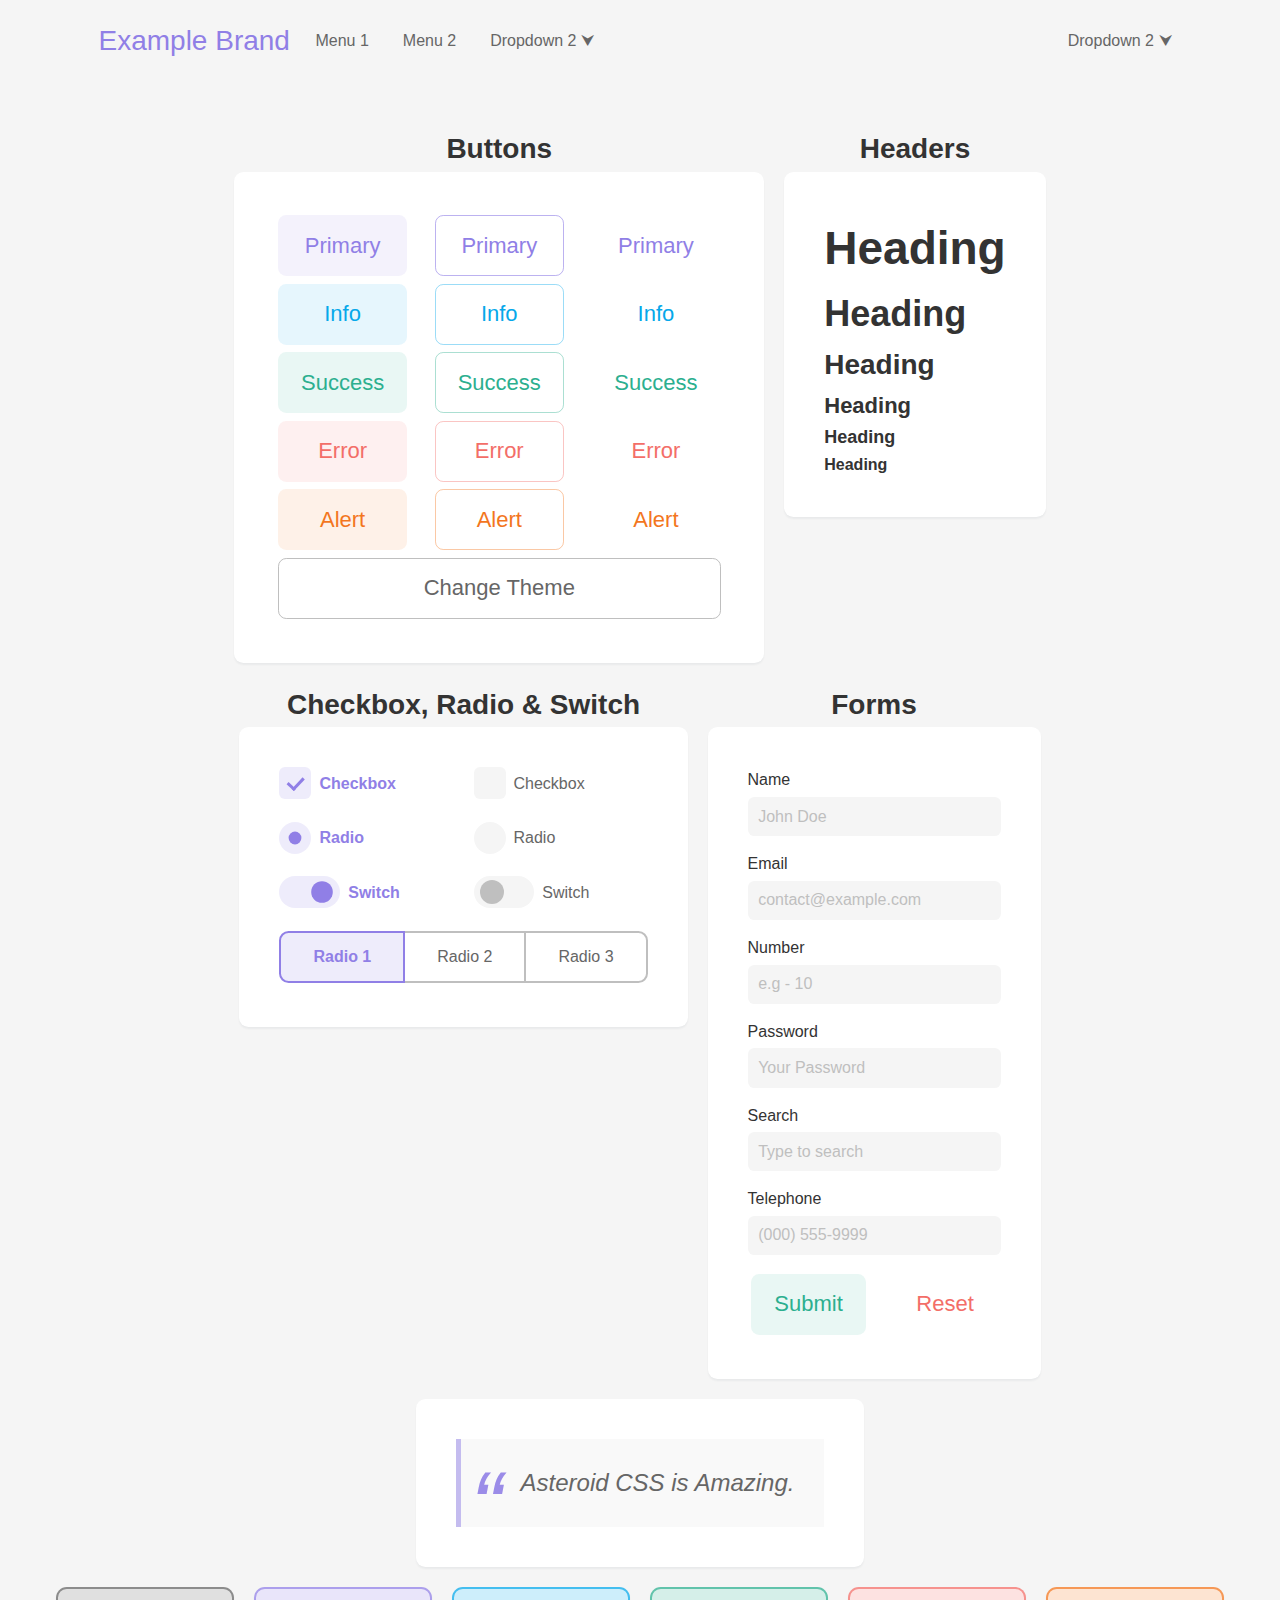
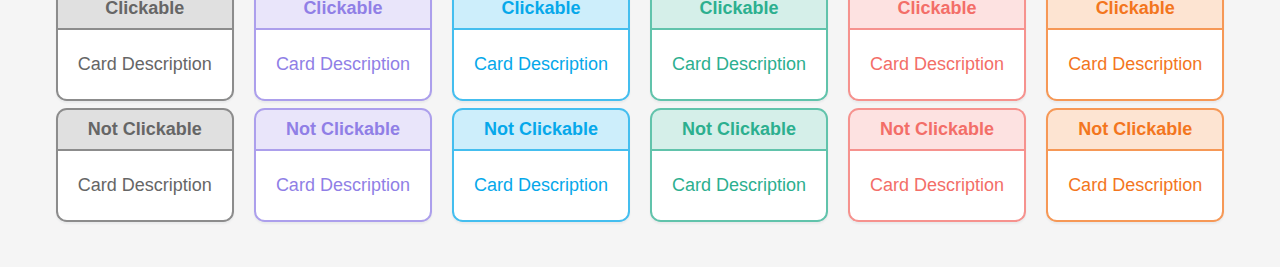
==== index.html @ 09cc4a83 "Update and rename src/example.html to index.html" ====
<!DOCTYPE html>
<html>
  <head>
    <link rel="stylesheet" href="src/Asteroid.css">
  </head>
  <body>
    <nav class="navbar full-min">
      <div class="navbar-title">
        <a class="button primary textonly fs-5 mass-2 fw-light">Example Brand</a>
      </div>
      <div class="navbar-menu justify-content-center">
        <a href="#" class="button textonly fw-regular">Menu 1</a>
        <a href="#" class="button textonly fw-regular">Menu 2</a>
        <div class="dropdown left hoverable">
          <a href="#" class="dropdown-trigger button textonly fw-regular" aria-haspopup="true">
            Dropdown 2
          </a>
          <div class="dropdown-menu" id="dropdown-menu1" role="menu">
            <a href="#" class="button textonly fw-regular">Item 1</a>
            <a href="#" class="button textonly fw-regular">Item 2</a>
            <hr class="dropdown-divider">
            <a href="#" class="button textonly fw-regular">Item 3</a>
          </div>
        </div>
        <div class="dropdown right hoverable voidl-auto">
          <a href="#" class="dropdown-trigger button textonly fw-regular" aria-haspopup="true">
            Dropdown 2
          </a>
          <div class="dropdown-menu" id="dropdown-menu1" role="menu">
            <a href="#" class="button textonly fw-regular">Item 1</a>
            <a href="#" class="button textonly fw-regular">Item 2</a>
            <hr class="dropdown-divider">
            <a href="#" class="button textonly fw-regular">Item 3</a>
          </div>
        </div>
      </div>
    </nav>
    <div class="void-5">
      <div class="row wrap justify-content-center">
        <div class="col align-items-center">
          <h3>Buttons</h3>
          <div class="card">
            <div class="row">
              <button class="void-1 button primary fs-4 full">Primary</button>
              <button class="void-1 button primary outline fs-4 full">Primary</button>
              <button class="void-1 button primary textonly fs-4 full">Primary</button>
            </div>

            <div class="row">
              <button class="void-1 button info fs-4 full">Info</button>
              <button class="void-1 button info outline fs-4 full">Info</button>
              <button class="void-1 button info textonly fs-4 full">Info</button>    
            </div>

            <div class="row">
              <button class="void-1 button success fs-4 full">Success</button>
              <button class="void-1 button success outline fs-4 full">Success</button>
              <button class="void-1 button success textonly fs-4 full">Success</button>
            
              
            </div>
              
            <div class="row">
              <button class="void-1 button error fs-4 full">Error</button>
              <button class="void-1 button error outline fs-4 full">Error</button>
              <button class="void-1 button error textonly fs-4 full">Error</button>
            </div>
              
            <div class="row">
              <button class="void-1 button alert fs-4 full">Alert</button>
              <button class="void-1 button alert outline fs-4 full">Alert</button>
              <button class="void-1 button alert textonly fs-4 full">Alert</button>
            </div>

            <div class="row">
              <button onClick="document.body.classList.toggle('theme-dark')" class="void-1 button fs-4 full">Change Theme</button>
            </div>
          </div>
        </div>
        <div class="col align-items-center">
          <h3>Headers</h3>
          <div class="card">
            <h1>Heading</h1>
            <h2>Heading</h2>
            <h3>Heading</h3>
            <h4>Heading</h4>
            <h5>Heading</h5>
            <h6>Heading</h6>
          </div>
        </div>
        <div class="col align-items-center">
          <h3>Checkbox, Radio &amp; Switch</h3>
          <div class="card">
            <div class="row voidb-4">
              <div class="col full">
                <label class="checkbox">
                  <input type="checkbox" checked="checked">
                  <span>Checkbox</span>
                </label>
              </div>
              <div class="col full">
                <label class="checkbox">
                  <input type="checkbox">
                  <span>Checkbox</span>
                </label>
              </div>
            </div>
            <div class="row voidb-4">
              <div class="col full">
                <label class="radio">
                  <input type="radio" name="r" value="1" checked="checked">
                  <span>Radio</span>
                </label>
              </div>
              <div class="col full">
                <label class="radio">
                  <input type="radio" name="r" value="2">
                  <span>Radio</span>
                </label>
              </div>
            </div>
            
            <div class="row voidb-4">
              <div class="col full">
                <label class="switch">
                  <input type="checkbox" checked="checked">
                  <span>Switch</span>
                </label>
              </div>
              <div class="col full">
                <label class="switch">
                  <input type="checkbox">
                  <span>Switch</span>
                </label>
              </div>
            </div>
            <div class="row voidb-1">
              <div class="col align-items-stretch">
                <div class="radio-group">
                  <label>
                    <input type="radio" name="r2" value="1" checked="checked">
                    <span>Radio 1</span>
                  </label>
                  <label>
                    <input type="radio" name="r2" value="2">
                    <span>Radio 2</span>
                  </label>
                  <label>
                    <input type="radio" name="r2" value="3">
                    <span>Radio 3</span>
                  </label>
                </div>
              </div>
            </div>
          </div>
        </div>

        <div class="col align-items-center">
          <h3>Forms</h3>
          <div class="card">
            <label class="input-label" for="text-input">Name</label>
            <input placeholder="John Doe" type="text" class="input voidb-3" id="text-input">
            <label class="input-label">Email</label>
            <input placeholder="contact@example.com" type="email" class="input voidb-3">
            <label class="input-label">Number</label>
            <input placeholder="e.g - 10" type="number" class="input voidb-3">
            <label class="input-label">Password</label>
            <input placeholder="Your Password" type="password" class="input voidb-3">
            <label class="input-label">Search</label>
            <input placeholder="Type to search" type="search" class="input voidb-3">
            <label class="input-label">Telephone</label>
            <input placeholder="(000) 555-9999" type="tel" class="input voidb-3">
            <div class="row"><button class="void-1 button success fs-4">Submit</button><button
                class="void-1 button error textonly fs-4">Reset</button></div>
          </div>
        </div>
        <div class="col align-items-center">
          <div class="card">
            <blockquote>
              <p><em>Asteroid CSS is Amazing.</em></p>
            </blockquote>
          </div>
        </div>
        <div class="col align-items-center grow">
          <div class="row voidb-2">
            <div class="col">
              <div class="card has-layout grow clickable">
                <div class="card-header justify-content-center"><p>Clickable</p></div>
                <div class="card-content grow">
                  <div class="row">
                    <div class="col grow justify-content-center align-items-center word-break">
                      Card Description
                    </div>
                  </div>
                </div>
              </div>
            </div>
            <div class="col">
              <div class="card has-layout primary grow clickable">
                <div class="card-header justify-content-center"><p>Clickable</p></div>
                <div class="card-content grow">
                  <div class="row">
                    <div class="col grow justify-content-center align-items-center word-break">
                      Card Description
                    </div>
                  </div>
                </div>
              </div>
            </div>
            <div class="col">
              <div class="card has-layout info grow clickable">
                <div class="card-header justify-content-center"><p>Clickable</p></div>
                <div class="card-content grow">
                  <div class="row">
                    <div class="col grow justify-content-center align-items-center word-break">
                      Card Description
                    </div>
                  </div>
                </div>
              </div>
            </div>
            <div class="col">
              <div class="card has-layout success grow clickable">
                <div class="card-header justify-content-center"><p>Clickable</p></div>
                <div class="card-content grow">
                  <div class="row">
                    <div class="col grow justify-content-center align-items-center word-break">
                      Card Description
                    </div>
                  </div>
                </div>
              </div>
            </div>
            <div class="col">
              <div class="card has-layout error grow clickable">
                <div class="card-header justify-content-center"><p>Clickable</p></div>
                <div class="card-content grow">
                  <div class="row">
                    <div class="col grow justify-content-center align-items-center word-break">
                      Card Description
                    </div>
                  </div>
                </div>
              </div>
            </div>
            <div class="col">
              <div class="card has-layout alert grow clickable">
                <div class="card-header justify-content-center"><p>Clickable</p></div>
                <div class="card-content grow">
                  <div class="row">
                    <div class="col grow justify-content-center align-items-center word-break">
                      Card Description
                    </div>
                  </div>
                </div>
              </div>
            </div>
          </div>
          <div class="row">
            <div class="col">
              <div class="card has-layout grow">
                <div class="card-header justify-content-center"><p>Not Clickable</p></div>
                <div class="card-content grow">
                  <div class="row">
                    <div class="col grow justify-content-center align-items-center word-break">
                      Card Description
                    </div>
                  </div>
                </div>
              </div>
            </div>
            <div class="col">
              <div class="card has-layout primary grow">
                <div class="card-header justify-content-center"><p>Not Clickable</p></div>
                <div class="card-content grow">
                  <div class="row">
                    <div class="col grow justify-content-center align-items-center word-break">
                      Card Description
                    </div>
                  </div>
                </div>
              </div>
            </div>
            <div class="col">
              <div class="card has-layout info grow">
                <div class="card-header justify-content-center"><p>Not Clickable</p></div>
                <div class="card-content grow">
                  <div class="row">
                    <div class="col grow justify-content-center align-items-center word-break">
                      Card Description
                    </div>
                  </div>
                </div>
              </div>
            </div>
            <div class="col">
              <div class="card has-layout success grow">
                <div class="card-header justify-content-center"><p>Not Clickable</p></div>
                <div class="card-content grow">
                  <div class="row">
                    <div class="col grow justify-content-center align-items-center word-break">
                      Card Description
                    </div>
                  </div>
                </div>
              </div>
            </div>
            <div class="col">
              <div class="card has-layout error grow">
                <div class="card-header justify-content-center"><p>Not Clickable</p></div>
                <div class="card-content grow">
                  <div class="row">
                    <div class="col grow justify-content-center align-items-center word-break">
                      Card Description
                    </div>
                  </div>
                </div>
              </div>
            </div>
            <div class="col">
              <div class="card has-layout alert grow">
                <div class="card-header justify-content-center"><p>Not Clickable</p></div>
                <div class="card-content grow">
                  <div class="row">
                    <div class="col grow justify-content-center align-items-center word-break">
                      Card Description
                    </div>
                  </div>
                </div>
              </div>
            </div>
          </div>
        </div>
      </div>
    </div>
  </body>
</html>
---- src/Asteroid.css ----
/* 
    Asteroid CSS framework was made by Leandro Reschke. 
    Feel free to use it as you like and if you want to say thanks come and find me at my socials
    Github - /leandroreschke
    Twitter - @leandroreschke 
    Website - leandroreschke.com

*/
/* Begin Constructor */
:root {

  /* PALETTE TO USE OR CUSTOMIZE */ 
  
  --lighterColor: 0, 0%, 75%;
  --lightColor: 0, 0%, 60%;
  --darkColor: 0, 0%, 40%;
  --darkerColor: 0, 0%, 20%;

  /* color scheme light */

  --colorPrimary: 249.75, 67%, 70%;
  --colorInfo: 197.44, 95%, 47%; 
  --colorSuccess: 164.99, 60%, 43%;
  --colorError: 2.72,  85%, 68%;
  --colorAlert: 24.96, 90%, 53.50%;   

  /*neutral colors*/
  --colorBgLight: 0, 0%, 96%;
  --colorBgLighter: 0, 0%, 100%;
  --colorBgDark: 0, 0%, 8%;
  --colorBgDarker: 0, 0%, 4%;

  --colorShadow: 223, 39%, 14%;
  /* COLOR DEFAULT SCHEME DON'T CHANGE(If you want to customize only change above variables */
  
  --text-color: 0;
  --text-color-headline: 0;
  --bg-color: 0;
  --border: 0;

  --primary-color:var(--colorPrimary);
  --info-color:var(--colorInfo);
  --success-color:var(--colorSuccess);
  --error-color:var(--colorError);
  --alert-color:var(--colorAlert);

  --card-bg-color: var(----colorBgLighter);

  --border-hover: var(--colorPrimary);
  --input-color: var(--colorPrimary);
  --input-text-color: var(--colorPrimary);

  --shadow: var(--colorShadow);
}

/* remove default margin and padding from some elements elements */
html,
body,
p,
ol,
ul,
li,
dl,
dt,
dd,
blockquote,
figure,
fieldset,
legend,
textarea,
pre,
iframe,
hr,
h1,
h2,
h3,
h4,
h5,
h6 {
  margin: 0;
  padding: 0;
}

button,
input,
select,
textarea {
  margin: 0;
}

a {
  text-decoration: none
}

button:focus,
input:focus,
select:focus,
textarea:focus {
  outline: none;
}

button {
  background: unset;
  border-width: 0;
  -webkit-user-select: none;
  -moz-user-select: none;
  -ms-user-select: none;
  user-select: none;
}

body,
button,
input,
select,
textarea {
  font-family: BlinkMacSystemFont, -apple-system, "Segoe UI", "Roboto", "Oxygen", "Ubuntu", "Cantarell", "Fira Sans", "Droid Sans", "Helvetica Neue", "Helvetica", "Arial", sans-serif;
}

code,
pre {
  -moz-osx-font-smoothing: auto;
  -webkit-font-smoothing: auto;
  font-family: monospace;
}

ul {
  list-style-type: none;
}

/* End Constructor */

/* BEGIN ELEMENT PROPERTIES*/
*,
*:after,
*:before {
  box-sizing: inherit;
  scrollbar-width: thin;
  scrollbar-color: hsl(var(--colorPrimary)) hsla(var(--colorPrimary), .15);
}

/* Works on Chrome/Edge/Safari */
*::-webkit-scrollbar {
  width: 8px;
}
*::-webkit-scrollbar-track {
  background: hsla(var(--colorPrimary), .15);
}
*::-webkit-scrollbar-thumb {
  background: hsl(var(--colorPrimary));
}

html {
  scroll-behavior: smooth;
  box-sizing: border-box;
  font-family: BlinkMacSystemFont, -apple-system, "Segoe UI", "Roboto", "Oxygen", "Ubuntu", "Cantarell", "Fira Sans", "Droid Sans", "Helvetica Neue", "Helvetica", "Arial", sans-serif;
  font-size: 62.5%;
}

@media (prefers-reduced-motion: reduce) {
  html {
    scroll-behavior: auto;
  }
}

body {
  color: hsl(var(--text-color));
  background: hsl(var(--bg-color));
  font-size: 1.6rem;
  line-height: 1.6;

  --text-color: var(--darkColor);
  --text-color-headline: var(--darkerColor);

  --bg-color: var(--colorBgLight);

  --border: var(--lighterColor);
  
  --card-bg-color: var(--colorBgLighter);
}

body.theme-dark {
  --text-color: var(--lightColor);
  --text-color-headline: var(--lighterColor);    
  
  --bg-color: var(--colorBgDarker);

  --border: var(--darkerColor);

  --card-bg-color: var(--colorBgDark);
}


blockquote {
  font-size: 2.4rem;
  font-style: italic;
  color: hsl(var(--text-color));
  padding: 2.5rem 3rem 2.5rem 6rem;
  border-left: .5rem solid hsl(var(--primary-color), .5);
  position: relative;
  background: hsla(0, 0%, 50%, 0.05);
}

blockquote::before {
  font-family: sans-serif;
  content: "\201C";
  color: hsl(var(--primary-color), .9);
  font-size: 4em;
  position: absolute;
  left: 10px;
  top: -10px;
}

blockquote::after {
  content: '';
}

blockquote span {
  display:block;
  color:#333333;
  font-style: normal;
  font-weight: bold;
  margin-top:1em;
}

h1, h2, h3, h4, h5, h6 {
  color: hsl(var(--text-color-headline));
}

h1 {
  font-size: 4.6rem;
}

h2 {
  font-size: 3.6rem;
}

h3 {
  font-size: 2.8rem;
}

h4 {
  font-size: 2.2rem;
}

h5 {
  font-size: 1.8rem;
}

h6 {
  font-size: 1.6rem;
}

hr {
  background: hsl(var(--border));
  border: none;
  display: block;
  height: 1px;
  margin: 1rem 0;
  width: 100%;
}

.relative {
  position: relative;
}

.container {
  margin: 0 auto;
  max-width: 112rem;
  padding: 2rem 2rem;
  position: relative;
  width: 100%;
}

.row {
  display: flex;
  flex-direction: row;
  padding: 0;
  gap: 2rem;
  flex-grow: 1;
  flex-shrink: 1;
}

.col {
  display: flex;
  flex-direction: column;
  padding: 0;
}

.grow {
  flex-grow: 1;
}

.shrink{
  flex-shrink: 1;
}

.grow-n {
  flex-grow: 0;
}

.shrink-n {
  flex-shrink: 0;
}

.justify-content-center {
  justify-content: center;
}

.justify-content-start {
  justify-content: flex-start;
}

.justify-content-end {
  justify-content: flex-end;
}

.justify-content-stretch {
  justify-content: stretch;
}

.justify-content-around {
  justify-content: space-around;
}

.justify-content-between {
  justify-content: space-between;
}

.justify-content-evenly {
  justify-content: space-evenly;
}

.align-items-center {
  align-items: center;
}

.align-items-start {
  align-items: flex-start;
}

.align-items-end {
  align-items: flex-end;
}

.align-items-stretch {
  align-items: stretch;
}

.align-items-around {
  align-items: space-around;
}

.align-items-between {
  align-items: space-between;
}

.align-items-evenly {
  align-items: space-evenly;
}

.align-self-center {
  align-self: center;
}

.align-self-start {
  align-self: flex-start;
}

.align-self-end {
  align-self: flex-end;
}

.align-self-stretch {
  align-self: stretch;
}

.align-self-around {
  align-self: space-around;
}

.align-self-between {
  align-self: space-between;
}

.align-self-evenly {
  align-self: space-evenly;
}

.wrap {
  flex-wrap: wrap;
}

/* BEGIN BUTTON*/

.button {
  -moz-appearance: none;
  -webkit-appearance: none;
  align-items: center;
  border-radius: .375em;
  box-shadow: none;
  display: inline-flex;
  font-size: 1.6rem;
  font-weight: normal;
  justify-content: flex-start;
  position: relative;
  vertical-align: top;
  background: transparent;
  border-color: hsl(var(--border));
  border-width: .1rem;
  border-style: solid;
  color: hsl(var(--text-color));
  cursor: pointer;
  justify-content: center;
  padding: .75em 1em;
  text-align: center;
  white-space: nowrap;
  transition: background 0.3s ease, border-color 0.3s ease, color 0.3s ease;
}

.button:disabled {
  opacity: .25;
}

.button:hover {
  border-color: hsla(var(--text-color), .7);
  color: hsla(var(--text-color));
}

.button:active {
  border-color: hsl(var(--text-color));
  color: hsla(var(--text-color));
}

.button:focus-visible:not(:active) {
  box-shadow: 0 0 0 0.125em hsla(229, 53%, 53%, 0.25);
} 

.button.textonly {
  background: transparent;
  border-color: transparent;
  color: hsl(var(--text-color));
}

.button.textonly:hover {
  background: hsla(var(--text-color), .05);
  border-color: transparent;
  color: hsl(var(--text-color));
}

.button.textonly:active {
  background: hsla(var(--text-color), .125);
  border-color: transparent;
  color: hsl(var(--text-color));
}

/* PRIMARY BUTTON */

.button.primary {
  background: hsla(var(--primary-color), .1);
  border-color: transparent;
  color: hsl(var(--primary-color));
}

.button.primary:hover {
  background: hsla(var(--primary-color), .175);
  border-color: transparent;
  color: hsl(var(--primary-color));
}

.button.primary:active {
  background: hsla(var(--primary-color), .25);
  border-color: transparent;
  color: hsl(var(--primary-color));
}

.button.primary:focus-visible:not(:active) {
  box-shadow: 0 0 0 0.125em hsla(var(--primary-color), 0.4);
} 

/* PRIMARY BUTTON OUTLINED */

.button.primary.outline {
  background: transparent;
  border-width: .1rem;
  border-color: hsla(var(--primary-color), .6);
  color: hsl(var(--primary-color));
}

.button.primary.outline:hover {
  background: hsla(var(--primary-color), .175);
  border-color: transparent;
  color: hsl(var(--primary-color));
}

.button.primary.outline:active {
  background: hsla(var(--primary-color), .25);
  border-color: transparent;
  color: hsl(var(--primary-color));
}

/* PRIMARY BUTTON TEXTONLY */

.button.primary.textonly {
  background: transparent;
  border-color: transparent;
  color: hsl(var(--primary-color));
}

.button.primary.textonly:hover {
  background: hsla(var(--primary-color), .175);
  border-color: transparent;
  color: hsl(var(--primary-color));
}

.button.primary.textonly:active {
  background: hsla(var(--primary-color), .25);
  border-color: transparent;
  color: hsl(var(--primary-color));
}

/* INFO BUTTON */

.button.info {
  background: hsla(var(--info-color), .1);
  border-color: transparent;
  color: hsl(var(--info-color));
}

.button.info:hover {
  background: hsla(var(--info-color), .175);
  border-color: transparent;
  color: hsl(var(--info-color));
}

.button.info:active {
  background: hsla(var(--info-color), .25);
  border-color: transparent;
  color: hsl(var(--info-color));
}

.button.info:focus-visible:not(:active) {
  box-shadow: 0 0 0 0.125em hsla(var(--info-color), 0.4);
}

/* INFO BUTTON OUTLINED */

.button.info.outline {
  background: transparent;
  border-width: .1rem;
  border-color: hsla(var(--info-color), .4);
  color: hsl(var(--info-color));
}

.button.info.outline:hover {
  background: hsla(var(--info-color), .175);
  border-color: transparent;
  color: hsl(var(--info-color));
}

.button.info.outline:active {
  background: hsla(var(--info-color), .25);
  border-color: transparent;
  color: hsl(var(--info-color));
}

/* INFO BUTTON TEXTONLY */

.button.info.textonly {
  background: transparent;
  border-color: transparent;
  color: hsl(var(--info-color));
}

.button.info.textonly:hover {
  background: hsla(var(--info-color), .175);
  border-color: transparent;
  color: hsl(var(--info-color));
}

.button.info.textonly:active {
  background: hsla(var(--info-color), .25);
  border-color: transparent;
  color: hsl(var(--info-color));
}

/* SUCCESS BUTTON */

.button.success {
  background: hsla(var(--success-color), .1);
  border-color: transparent;
  color: hsl(var(--success-color));
}

.button.success:hover {
  background: hsla(var(--success-color), .175);
  border-color: transparent;
  color: hsl(var(--success-color));
}

.button.success:active {
  background: hsla(var(--success-color), .25);
  border-color: transparent;
  color: hsl(var(--success-color));
}

.button.success:focus-visible:not(:active) {
  box-shadow: 0 0 0 0.125em hsla(var(--success-color), 0.4);
}

/* SUCCESS BUTTON OUTLINED */

.button.success.outline {
  background: transparent;
  border-width: .1rem;
  border-color: hsla(var(--success-color), .4);
  color: hsl(var(--success-color));
}

.button.success.outline:hover {
  background: hsla(var(--success-color), .175);
  border-color: transparent;
  color: hsl(var(--success-color));
}

.button.success.outline:active {
  background: hsla(var(--success-color), .25);
  border-color: transparent;
  color: hsl(var(--success-color));
}

/* SUCCESS BUTTON TEXTONLY */

.button.success.textonly {
  background: transparent;
  border-color: transparent;
  color: hsl(var(--success-color));
}

.button.success.textonly:hover {
  background: hsla(var(--success-color), .175);
  border-color: transparent;
  color: hsl(var(--success-color));
}

.button.success.textonly:active {
  background: hsla(var(--success-color), .25);
  border-color: transparent;
  color: hsl(var(--success-color));
}

/* ERROR BUTTON */

.button.error {
  background: hsla(var(--error-color), .1);
  border-color: transparent;
  color: hsl(var(--error-color));
}

.button.error:hover {
  background: hsla(var(--error-color), .175);
  border-color: transparent;
  color: hsl(var(--error-color));
}

.button.error:active {
  background: hsla(var(--error-color), .25);
  border-color: transparent;
  color: hsl(var(--error-color));
}

.button.error:focus-visible:not(:active) {
  box-shadow: 0 0 0 0.125em hsla(var(--error-color), 0.4);
}

/* ERROR BUTTON OUTLINED */

.button.error.outline {
  background: transparent;
  border-width: .1rem;
  border-color: hsla(var(--error-color), .4);
  color: hsl(var(--error-color));
}

.button.error.outline:hover {
  background: hsla(var(--error-color), .175);
  border-color: transparent;
  color: hsl(var(--error-color));
}

.button.error.outline:active {
  background: hsla(var(--error-color), .25);
  border-color: transparent;
  color: hsl(var(--error-color));
}

/* ERROR BUTTON TEXTONLY */

.button.error.textonly {
  background: transparent;
  border-color: transparent;
  color: hsl(var(--error-color));
}

.button.error.textonly:hover {
  background: hsla(var(--error-color), .175);
  border-color: transparent;
  color: hsl(var(--error-color));
}

.button.error.textonly:active {
  background: hsla(var(--error-color), .25);
  border-color: transparent;
  color: hsl(var(--error-color));
}

/* ALERT BUTTON */

.button.alert {
  background: hsla(var(--alert-color), .1);
  border-color: transparent;
  color: hsl(var(--alert-color));
}

.button.alert:hover {
  background: hsla(var(--alert-color), .175);
  border-color: transparent;
  color: hsl(var(--alert-color));
}

.button.alert:active {
  background: hsla(var(--alert-color), .25);
  border-color: transparent;
  color: hsl(var(--alert-color));
}

.button.alert:focus-visible:not(:active) {
  box-shadow: 0 0 0 0.125em hsla(var(--alert-color), 0.4);
}

/* ALERT BUTTON OUTLINED */

.button.alert.outline {
  background: transparent;
  border-width: .1rem;
  border-color: hsla(var(--alert-color), .4);
  color: hsl(var(--alert-color));
}

.button.alert.outline:hover {
  background: hsla(var(--alert-color), .175);
  border-color: transparent;
  color: hsl(var(--alert-color));
}

.button.alert.outline:active {
  background: hsla(var(--alert-color), .25);
  border-color: transparent;
  color: hsl(var(--alert-color));
}

/* ALERT BUTTON TEXTONLY */

.button.alert.textonly {
  background: transparent;
  border-color: transparent;
  color: hsl(var(--alert-color));
}

.button.alert.textonly:hover {
  background: hsla(var(--alert-color), .175);
  border-color: transparent;
  color: hsl(var(--alert-color));
}

.button.alert.textonly:active {
  background: hsla(var(--alert-color), .25);
  border-color: transparent;
  color: hsl(var(--alert-color));
}

/* END BUTTON */

/* BEGIN CARD */

.card {
  display: flex;
  padding: 4rem;
  background: hsl(var(--card-bg-color));
  border-radius: .6em;
  flex-direction: column;
  /* border: .1rem solid hsl(var(--border)); */
  box-shadow: 0 .2rem .2rem hsla(var(--shadow), .05);
}

.card.clickable:hover {
  background: hsla(var(--text-color), .05);
  color: hsl(var(--text-color));
  cursor: pointer;
}
  
.card.clickable:active {
  background: hsla(var(--text-color), .125);
  color: hsl(var(--text-color));
}

/* VANILLA CARD */

.card.has-layout {
  display: flex;
  flex-direction: column;
  font-size: 1.8rem;
  padding: 0;
  background: hsl(var(--card-bg-color));
  border: .2rem solid hsla(var(--text-color), .75);
  border-radius: .6em;
  justify-content: flex-start;
  overflow: hidden;
  /* box-shadow: 0 .2rem .2rem hsla(var(--shadow), .2); */
}

.card.has-layout .card-header {
  display: flex;
  font-size: 1.8rem;
  padding: .5rem;
  background: hsla(var(--text-color), .2);
  border-bottom: .2rem solid hsla(var(--text-color), .75);
  color: hsl(var(--text-color));
  font-weight: bold;
  background-clip: padding-box;
}

.card.has-layout .card-content {
  display: flex;
  flex-direction: column;
  flex-wrap: wrap;
  padding: 2rem;
  background: transparent;
  border: 0;
  color: hsl(var(--text-color));
}

.card.has-layout.clickable:hover {
  background: hsla(var(--text-color), .05);
  border-color: hsla(var(--text-color), .85);
  color: hsl(var(--text-color));
  cursor: pointer;
}
  
.card.has-layout.clickable:active {
  background: hsla(var(--text-color), .125);
  border-color: hsla(var(--text-color), 1);
  color: hsl(var(--text-color));
}

/* PRIMARY CARD */


.card.has-layout.primary {
  display: flex;
  flex-direction: column;
  font-size: 1.8rem;
  padding: 0;
  background: hsl(var(--card-bg-color));
  border: .2rem solid hsla(var(--primary-color), .75);
  border-radius: .6em;
  justify-content: flex-start;
  overflow: hidden;
  /* box-shadow: 0 .2rem .2rem hsla(var(--shadow), .2); */
}

.card.has-layout.primary .card-header {
  display: flex;
  padding: .5rem;
  background: hsla(var(--primary-color), .2);
  border-bottom: .2rem solid hsla(var(--primary-color), .75);
  color: hsl(var(--primary-color));
  font-weight: bold;
  background-clip: padding-box;
}

.card.has-layout.primary .card-content {
  display: flex;
  flex-direction: column;
  flex-wrap: wrap;
  padding: 2rem;
  background: transparent;
  border: 0;
  color: hsl(var(--primary-color));
}

.card.has-layout.primary.clickable:hover {
  background: hsla(var(--primary-color), .05);
  border-color: hsla(var(--primary-color), .85);
  color: hsl(var(--primary-color));
  cursor: pointer;
}
  
.card.has-layout.primary.clickable:active {
  background: hsla(var(--primary-color), .125);
  border-color: hsla(var(--primary-color), 1);
  color: hsl(var(--primary-color));
}

/* INFO CARD */

.card.has-layout.info {
  display: flex;
  flex-direction: column;
  font-size: 1.8rem;
  padding: 0;
  background: hsl(var(--card-bg-color));
  border: .2rem solid hsla(var(--info-color), .75);
  border-radius: .6em;
  justify-content: flex-start;
  overflow: hidden;
  /* box-shadow: 0 .2rem .2rem hsla(var(--shadow), .2); */
}

.card.has-layout.info .card-header {
  display: flex;
  padding: .5rem;
  background: hsla(var(--info-color), .2);
  color: hsl(var(--info-color));
  border-bottom: .2rem solid hsla(var(--info-color), .75);
  font-weight: bold;
  background-clip: padding-box;
}

.card.has-layout.info .card-content {
  display: flex;
  flex-direction: column;
  flex-wrap: wrap;
  padding: 2rem;
  background: transparent;
  border: 0;
  color: hsl(var(--info-color));
}

.card.has-layout.info.clickable:hover {
  background: hsla(var(--info-color), .05);
  border-color: hsla(var(--info-color), .85);
  color: hsl(var(--info-color));
  cursor: pointer;
}
  
.card.has-layout.info.clickable:active {
  background: hsla(var(--info-color), .125);
  border-color: hsla(var(--info-color), 1);
  color: hsl(var(--info-color));
}

/* SUCCESS CARD */

.card.has-layout.success {
  display: flex;
  flex-direction: column;
  font-size: 1.8rem;
  padding: 0;
  background: hsl(var(--card-bg-color));
  border: .2rem solid hsla(var(--success-color), .75);
  border-radius: .6em;
  justify-content: flex-start;
  overflow: hidden;
  /* box-shadow: 0 .2rem .2rem hsla(var(--shadow), .2); */
}

.card.has-layout.success .card-header {
  display: flex;
  padding: .5rem;
  background: hsla(var(--success-color), .2);
  border-bottom: .2rem solid hsla(var(--success-color), .75);
  color: hsl(var(--success-color));
  font-weight: bold;
  background-clip: padding-box;
}

.card.has-layout.success .card-content {
  display: flex;
  flex-direction: column;
  flex-wrap: wrap;
  padding: 2rem;
  background: transparent;
  border: 0;
  color: hsl(var(--success-color));
}

.card.has-layout.success.clickable:hover {
  background: hsla(var(--success-color), .05);
  border-color: hsla(var(--success-color), .85);
  color: hsl(var(--success-color));
  cursor: pointer;
}
  
.card.has-layout.success.clickable:active {
  background: hsla(var(--success-color), .125);
  border-color: hsla(var(--success-color), 1);
  color: hsl(var(--success-color));
}

/* ERROR CARD */

.card.has-layout.error {
  display: flex;
  flex-direction: column;
  font-size: 1.8rem;
  padding: 0;
  background: hsl(var(--card-bg-color));
  border: .2rem solid hsla(var(--error-color), .75);
  border-radius: .6em;
  justify-content: flex-start;
  overflow: hidden;
  /* box-shadow: 0 .2rem .2rem hsla(var(--shadow), .2); */
}

.card.has-layout.error .card-header {
  display: flex;
  padding: .5rem;
  background: hsla(var(--error-color), .2);
  border-bottom: .2rem solid hsla(var(--error-color), .75);
  color: hsl(var(--error-color));
  font-weight: bold;
  background-clip: padding-box;
}

.card.has-layout.error .card-content {
  display: flex;
  flex-direction: column;
  flex-wrap: wrap;
  padding: 2rem;
  background: transparent;
  border: 0;
  color: hsl(var(--error-color));
}

.card.has-layout.error.clickable:hover {
  background: hsla(var(--error-color), .05);
  border-color: hsla(var(--error-color), .85);
  color: hsl(var(--error-color));
  cursor: pointer;
}
  
.card.has-layout.error.clickable:active {
  background: hsla(var(--error-color), .125);
  border-color: hsla(var(--error-color), 1);
  color: hsl(var(--error-color));
}

/* ALERT CARD */

.card.has-layout.alert {
  display: flex;
  flex-direction: column;
  font-size: 1.8rem;
  padding: 0;
  background: hsl(var(--card-bg-color));
  border: .2rem solid hsla(var(--alert-color), .75);
  border-radius: .6em;
  justify-content: flex-start;
  overflow: hidden;
  /* box-shadow: 0 .2rem .2rem hsla(var(--shadow), .2); */
}

.card.has-layout.alert .card-header {
  display: flex;
  padding: .5rem;
  background: hsla(var(--alert-color), .2);
  border-bottom: .2rem solid hsla(var(--alert-color), .75);
  color: hsl(var(--alert-color));
  font-weight: bold;
  background-clip: padding-box;
}

.card.has-layout.alert .card-content {
  display: flex;
  flex-direction: column;
  flex-wrap: wrap;
  padding: 2rem;
  background: transparent;
  border: 0;
  color: hsl(var(--alert-color));
}

.card.has-layout.alert.clickable:hover {
  background: hsla(var(--alert-color), .05);
  border-color: hsla(var(--alert-color), .85);
  color: hsl(var(--alert-color));
  cursor: pointer;
}
  
.card.has-layout.alert.clickable:active {
  background: hsla(var(--alert-color), .125);
  border-color: hsla(var(--alert-color), 1);
  color: hsl(var(--alert-color));
}

/* BEGIN RADIO, CHECKBOX, SWITCH */

.radio-group {
  --border-width: .2rem;
  display: flex;
  font-size: 1.6rem;
}
.radio-group label {
  cursor: pointer;
}
.radio-group label input {
  display: none;
}
.radio-group label input + span {
  display: block;
  position: relative;
  padding: .7em 2.0em;
  color: hsl(var(--tex));
  border: var(--border-width) solid hsl(var(--border));
  transition: background 0.3s ease, border-color 0.3s ease;
}
.radio-group label input:checked + span {
  z-index: 2;
  background: hsla(var(--input-color), .15);
  border-color: hsl(var(--input-color));
  color: hsl(var(--input-color));
  font-weight: bold;
}
.radio-group label:hover input + span {
  z-index: 1;
  border-color: hsl(var(--input-color));
}
.radio-group label:first-child input + span {
  border-radius: .6em 0 0 .6em;
}
.radio-group label:last-child input + span {
  border-radius: 0 .6em .6em 0;
}
.radio-group label:not(:first-child) {
  margin-left: calc(var(--border-width) * -1);
}

.checkbox,
.radio,
.switch {
  --border-width: .2rem;
  display: flex;
  cursor: pointer;
  font-size: 1.6rem;
}
.checkbox.inline,
.radio.inline,
.switch.inline {
  display: inline-flex;
}
.checkbox input,
.radio input,
.switch input {
  display: none;
}
.checkbox input + span,
.radio input + span,
.switch input + span {
  color: hsl(var(--text-color));
  height: 2em;
  position: relative;
  display: flex;
  transition: color .3s ease;
  justify-content: center;
  align-items: center;
}
.checkbox input + span:before, .checkbox input + span:after,
.radio input + span:before,
.radio input + span:after,
.switch input + span:before,
.switch input + span:after {
  content: "";
  display: block;
  left: 0;
  top: 0;
  position: absolute;
}
.checkbox input + span:before,
.radio input + span:before,
.switch input + span:before {
  height: 2em;
  border: var(--border-width) solid transparent;
  background: hsl(var(--bg-color));
  transition: background 0.3s ease, border-color 0.3s ease;
}
.checkbox input + span:after,
.radio input + span:after,
.switch input + span:after {
  transition: transform 0.3s ease, opacity 0.2s ease, background 0.2s ease;
}

.checkbox input:checked + span:before,
.radio input:checked + span:before,
.switch input:checked + span:before {
  background: hsla(var(--input-color), .15);
  border-color: transparent;
}

.checkbox input:checked + span:after,
.radio input:checked + span:after,
.switch input:checked + span:after {
  transition: opacity 0.3s ease, background 0.3s ease, transform 0.6s cubic-bezier(0.175, 0.88, 0.32, 1.2);
}

.checkbox input:checked + span,
.radio input:checked + span,
.switch input:checked + span {
  color: hsl(var(--input-text-color));
  font-weight: bold;
}

.checkbox:hover input:not(:checked) + span:before,
.radio:hover input:not(:checked) + span:before,
.switch:hover input:not(:checked) + span:before {
  border-color: hsla(var(--input-text-color), .5);
  background: transparent;
}

.checkbox:hover input:not(:checked) + span,
.radio:hover input:not(:checked) + span,
.switch:hover input:not(:checked) + span {
  color: hsla(var(--input-text-color), .9);
}

.checkbox:hover input:checked + span:before,
.radio:hover input:checked + span:before,
.switch:hover input:checked + span:before {
  border-color: hsla(var(--input-text-color), 1);
}

.checkbox input + span,
.radio input + span {
  padding-left: 2em;
}

.checkbox input + span:not(:empty),
.radio input + span:not(:empty) {
  padding-left: 2.5em;
}

.checkbox input + span:before,
.radio input + span:before {
  width: 2em;
}

.checkbox input + span:after,
.radio input + span:after {
  opacity: 0;
}

.checkbox input:checked + span:after,
.radio input:checked + span:after {
  opacity: 1;
}

.checkbox input + span:before {
  border-radius: 6px;
}
.checkbox input + span:after {
  width: .6em;
  height: 1em;
  border: .2em solid hsla(var(--input-text-color), 1);
  border-top: 0;
  border-left: 0;
  left: .65em;
  top: .35em;
  transform: rotate(20deg);
}
.checkbox input:checked + span:after {
  transform: rotate(43deg) translate(.1rem, 0);
}

.radio input + span:before, .radio input + span:after {
  border-radius: 50%;
}
.radio input + span:after {
  width: 2em;
  height: 2em;
  background: hsla(var(--input-color), 1);
  opacity: 0;
  transform: scale(0.6);
}
.radio input:checked + span:after {
  background: hsla(var(--input-text-color), 1);
  transform: scale(0.4);
}

.switch input + span {
  padding-left: 3.8em;
}
.switch input + span:not(:empty) {
  padding-left: 4.3em;
}
.switch input + span:before {
  width: 3.8em;
  border-radius: 1.1em;
}
.switch input + span:after {
  left: .4em;
  top: .25em;
  border-radius: 50%;
  width: 1.5em;
  height: 1.5em;
  background: hsl(var(--border));
}
.switch input:checked + span:after {
  background: hsla(var(--input-text-color), 1);
  transform: translateX(100%) scale(0.9);
}
.switch:hover input:not(:checked) + span:after {
  background: hsla(var(--input-text-color), .5);
}

/* END RADIO, CHECKBOX, SWITCH */

/* BEGIN INPUT */

.input {
  outline: none;
  display: block;
  width: 100%;
  -webkit-appearance: none;
  appearance: none;
  background: hsla(var(--bg-color));
  border: .1rem solid transparent;
  padding: .6em .6em;
  font-size: 1.6rem;
  color: hsl(var(--text-color));
  border-radius: .4em;
  transition: border 0.3s ease;
}

input:-webkit-autofill,
input:-webkit-autofill:hover, 
input:-webkit-autofill:focus, 
input:-webkit-autofill:active {
  background: transparent;
}

.input::-moz-placeholder {
  color: hsla(var(--border));
}
.input:-ms-input-placeholder {
  color: hsla(var(--border));
}
.input::placeholder {
  color: hsla(var(--border));
}

.input::-webkit-calendar-picker-indicator {
  filter: invert(-1);
}

.input:focus {
  outline: none;
  border-color: hsl(var(--input-color));
  background: hsla(var(--input-color), .15);
  color: hsla(var(--input-color));
}

.input:focus::placeholder {
  color: hsla(var(--input-color), .6);
}

.input-label {
  display: block;
  margin-bottom: .4rem;
  font-size: 1.6rem;
  color: hsl(var(--text-color-headline));
}

/* END INPUT */

/* BEGIN LIST */

.list {
  margin: 0;
  padding: 0;
  list-style: none;
}

.list li {
  --color: hsl(var(--primary-color));
  border: 1px solid transparent;
  border-radius: 6px;
}

.list li:not(:last-child)::after {
  content: "";
  display: block;
  height: .1rem;
  margin: 2rem 0;
  background: hsl(var(--border));
}

.list li a {
  display: flex;
  align-items: center;
  position: relative;
  text-decoration: none;
  padding: 1.2rem;
  border-radius: .6rem;
  transition: background 0.3s ease, transform 0.3s ease;
}

.list li a .icon {
  width: 44px;
  height: 44px;
  position: relative;
  margin-right: 12px;
}

.list li a .icon:before {
  content: "";
  top: 0;
  left: 0;
  right: 0;
  bottom: 0;
  position: absolute;
  border-radius: 50%;
  display: block;
  background: var(--color);
  opacity: 0.1;
}

.list li a .icon svg {
  display: block;
  position: absolute;
  left: 50%;
  top: 50%;
  width: 20px;
  height: 20px;
  fill: var(--color);
  transform: translate(-50%, -50%);
}

.list li a .text {
  color: hsl(var(--text-color-headline));
  font-size: 14px;
}

.list li a .text small {
  display: block;
  font-size: 12px;
  opacity: 0.75;
  color: hsl(var(--text-color));
}

.list li a:hover {
  background: hsla(var(--primary-color), .075);
  transform: translateX(2px);
  transition: transform 0.3s ease;
}

.list li a:active {
  background: hsla(var(--primary-color), .15);
}

.list li a:hover > .text, .list li a:active > .text, .list li a:hover > .text > small, .list li a:active > .text > small {
  color: hsl(var(--primary-color));
  transition: color .3s ease;
}

/* END LIST */

/* Begin Custom Elements */

.bg-gradient-1anim-45 {
  background: linear-gradient(45deg, rgba(var(--colorPumpkin), 0.75), rgba(var(--colorLava), 0.75));
  background-size: 200% 200%;
  animation: gradient-45 60s linear infinite;
}

.bg-gradient-1anim {
  background: linear-gradient(-45deg, rgba(var(--colorPumpkin), 0.75), rgba(var(--colorLava), 0.75), rgba(var(--colorSapphire), 0.75), rgba(var(--colorPine), 0.75));
  background-size: 200% 200%;
  animation: gradient 60s linear infinite;
}

@keyframes gradient {
  0% {
    background-position: 0% 0%;
  }
  50% {
    background-position: 100% 100%;
  }
  100% {
    background-position: 0% 0%;
  }
}

@keyframes gradient-45 {
  0% {
    background-position: 100% 0%;
  }
  50% {
    background-position: 0% 100%;
  }
  100% {
    background-position: 100% 0%;
  }
}  

/* End Custom Elements */

/* Begin helpers */

.arrow {
  display: block;
  height: 12px;
  width: 12px;
  background: inherit;
  border: inherit;
  position: absolute;
  clip-path: polygon(0% 0%, 100% 100%, 0% 100%);
  border-radius: 0 0 0 0.10em;
  z-index:10;
}   
.arrow-left {
  left: -6px;
  bottom: calc(50% - 6px);
  transform: rotate(45deg);
} 
.arrow-right {
  right: -6px;
  bottom: calc(50% - 6px);             
  transform: rotate(-135deg);
}
.arrow-bottom {
  bottom: -6px;
  left: calc(50% - 6px);
  transform: rotate(-45deg);
}
.arrow-top {
  top: -6px;
  left: calc(50% - 6px);
  transform: rotate(135deg);                
}  

.va-super{
  vertical-align: super;
}

.va-baseline{
  vertical-align: baseline;
}

.va-bottom{
  vertical-align: bottom;
}

.va-text-sub{
  vertical-align: sub;
}

.va-middle{
  vertical-align: middle;
}

.va-text-bottom{
  vertical-align: text-bottom;
}

/* End helpers */

.moreinfo:before {
  content: "hover to see\A\A";
  white-space: pre;
}

.moreinfo:hover:before {
  content: "";
  white-space: pre;
}

.moreinfo:hover {
  background: hsla(var(--primary-color), .15);
  color: hsla(var(--primary-color), 1);
  max-height: 500px;
  -webkit-transition: max-height 0.5s;
  transition: max-height 0.5s;
  border: 2px solid #FFFFFF;
  z-index: 1000;
  overflow-y: auto;
  box-shadow: 0px 0px 0px 2px hsla(var(--primary-color), 1);
  -webkit-transition-timing-function: cubic-bezier(0.7,2, 0.05,0.5);
  transition-timing-function: cubic-bezier(0.7,2, 0.05, 0.5);
  overscroll-behavior: none;
  position: absolute;
  text-align: left;
  backdrop-filter: blur(1.6rem);
  font-weight: bold;
}

.moreinfo {
  color: hsla(var(--primary-color), 1);
  padding: 10px 12px 5px 12px;
  background: hsl(var(--card-bg-color));
  width: 100%;
  max-height: 50px;
  -webkit-transition: max-height 0.5s;
  transition: max-height 0.5s;
  border: 2px solid #444444;
  box-shadow: 4px 4px 0px rgba(0, 0, 0, 0.3);
  overflow-y: hidden;
  -webkit-transition-timing-function: cubic-bezier(0.7,2, 0.05,0.5);
  transition-timing-function: cubic-bezier(0.7,2, 0.05, 0.5);
  position: absolute;
  text-align: center;
}

/* Begin media helpers */
.grayscale {
  filter: grayscale(1);
}

.icon {
  -webkit-box-align: center;
  -moz-box-align: center;
  -ms-flex-align: center;
  -webkit-align-items: center;
  align-items: center;
  display: -webkit-inline-flex;
  display: inline-flex;
  -webkit-justify-content: center;
  justify-content: center;    
  height: 1.5rem;
  width: 1.5rem;
}

.icon.small {
  height: 1rem;
  width: 1rem;
}

.icon.medium {
  height: 2rem;
  width: 2rem;
}

.icon.large {
  height: 3rem;
  width: 3rem;
}

.image {
  display: block;
  position: relative;
}

.image img {
  display: block;
  height: auto;
  width: 100%;
}

.rounded {
  border-radius: 290486rem;
}

.semi-rounded {
  border-radius: 1em;
}

.s-16 {
  height: 16px;
  width: 16px;
}

.sh-16 {
  height: 16px;
  width: auto;
}

.sw-16 {
  height: auto;
  width: 16px;
}

.s-24 {
  height: 24px;
  width: 24px;
}

.sh-24 {
  height: 24px;
  width: auto;
}

.sw-24 {
  height: auto;
  width: 24px;
}

.s-32 {
  height: 32px;
  width: 32px;
}

.sh-32 {
  height: 32px;
  width: auto;
}

.sw-32 {
  height: auto;
  width: 32px;
}

.s-48 {
  height: 48px;
  width: 48px;
}

.sh-48 {
  height: 48px;
  width: auto;
}

.sw-48 {
  height: auto;
  width: 48px;
}

.s-64 {
  height: 64px;
  width: 64px;
}

.sh-64 {
  height: 64px;
  width: auto;
}

.sw-64 {
  height: auto;
  width: 64px;
}

.s-96 {
  height: 96px;
  width: 96px;
}

.sh-96 {
  height: 96px;
  width: auto;
}

.sw-96 {
  height: auto;
  width: 96px;
}

.s-128 {
  height: 128px;
  width: 128px;
}

.sh-128 {
  height: 128px;
  width: auto;
}

.sw-128 {
  height: auto;
  width: 128px;
}

.s-256 {
  height: 256px;
  width: 256px;
}

.sh-256 {
  height: 256px;
  width: auto;
}

.sw-256 {
  height: auto;
  width: 256px;
}

.s-512 {
  height: 512px;
  width: 512px;
}

.sh-512 {
  height: 512px;
  width: auto;
}

.sw-512 {
  height: auto;
  width: 512px;
}

.full{
  width: 100%;
}

.three-quarters {
  width: 75%;
}

.half {
  width: 50%;
}

.third {
  width: 33%;
}

.quarter {
  width: 25%;
}

.three-quarters-min {
  min-width: 75%;
}

.half-min {
  min-width: 50%;
}

.third-min {
  min-width: 33%;
}

.quarter-min {
  min-width: 25%;
}
/* End media helpers*/

/* Begin TYPOGRAPHY HELPERS */

.fs-1 {
  font-size: 1.4rem;
}

.fs-2 {
  font-size: 1.6rem;
}

.fs-3 {
  font-size: 1.8rem;
}

.fs-4 {
  font-size: 2.2rem;
}

.fs-5 {
  font-size: 2.8rem;
}

.fs-6 {
  font-size: 3.6rem;
}

.fs-7 {
  font-size: 4.6rem;
}

.whitespace-nowrap {
  white-space: nowrap;
}

.text-center {
  text-align: center;
}

.text-justify {
  text-align: justify;
}

.text-left {
  text-align: left;
}

.text-right {
  text-align: right !important
}

.capitalize {
  text-transform: capitalize;
}

.lowercase {
  text-transform: lowercase;
}

.uppercase {
  text-transform: uppercase;
}

.italic {
  font-style: italic;
}

.word-break{
  word-break: break-word;
}

.fw-ultralight {
  font-weight: 100;
} 

.fw-light {
  font-weight: 200;
}

 .fw-ultrathin {
  font-weight: 300;
} 

.fw-thin {
  font-weight: 400;
} 

.fw-regular {
  font-weight: 500;
}

.fw-semibold {
  font-weight: 600;
}

.fw-bold {
  font-weight: 700;
} 

.fw-medium {
  font-weight: 800;
}

.fw-black {
  font-weight: 900;
}

.indent-1 {
  text-indent: 0.75rem;
}

.indent-2 {
  text-indent: 1rem;
}

.indent-3 {
  text-indent: 1.25rem;
}

.indent-4 {
  text-indent: 1.5rem;
}

.indent-5 {
  text-indent: 2rem;
}

.indent-6 {
  text-indent: 2.5rem;
}

.indent-7 {
  text-indent: 3rem;
}

/* END TYPOGRAPHY HELPERS */

/* Begin animations */

/* To support old browsers */
/* @-webkit-keyframes filter-animation {
  0% {
      -webkit-filter: hue-rotate(0deg);
  }
  
  50% {
      -webkit-filter: hue-rotate(100deg);
  }
  
  100% {
      -webkit-filter: hue-rotate(0deg);
  }
} */

.fade {
  -webkit-animation: fade;
  animation: fade;
}

.fadeTop {
  -webkit-animation: fadeTop;
  animation: fadeTop;
}

.fadeBottom {
  -webkit-animation: fadeBottom;
  animation: fadeBottom;
}

.fadeLeft {
  -webkit-animation: fadeLeft;
  animation: fadeLeft;
}

.fadeRight {
  -webkit-animation: fadeRight;
  animation: fadeRight;
}

.hueRotation {
  -webkit-animation: hue-animation;
  animation: hue-animation;
}

.rotate{
  -webkit-animation: rotation;
  animation: rotation;
}

/* End animations */

/* Start keyframes */

@-webkit-keyframes fadeInOut {
  0% {
      -webkit-transform:translate(0, -10px) rotate(45deg);
      opacity: 0;
  }
  50% {
      opacity: 1;
  }
  100% {
      -webkit-transform:translate(0, 10px) rotate(45deg);
      opacity: 0;
  }
}

@-moz-keyframes fadeInOut {
  0% {
      -moz-transform:translate(0, -10px) rotate(45deg);
      opacity: 0;
  }
  50% {
      opacity: 1;
  }
  100% {
      -moz-transform:translate(0, 10px) rotate(45deg);
      opacity: 0;
  }
}

@keyframes fadeInOut {
  0% {
      transform:translate(0, -10px) rotate(45deg);
      opacity: 0;
  }
  50% {
      opacity: 1;
  }
  100% {
      transform:translate(0, 10px) rotate(45deg);
      opacity: 0;
  }    
}

@-webkit-keyframes moveDown {
  0% {
      -webkit-transform:translate(0, -10px) rotate(45deg);
      opacity: 0;
  }
  50% {
      opacity: 1;
  }
  100% {
      -webkit-transform:translate(0, 10px) rotate(45deg);
      opacity: 0;
  }
}

@-moz-keyframes moveDown {
  0% {
      -moz-transform:translate(0, -10px) rotate(45deg);
      opacity: 0;
  }
  50% {
      opacity: 1;
  }
  100% {
      -moz-transform:translate(0, 10px) rotate(45deg);
      opacity: 0;
  }
}

@keyframes moveDown {
  0% {
      transform:translate(0, -10px) rotate(45deg);
      opacity: 0;
  }
  50% {
      opacity: 1;
  }
  100% {
      transform:translate(0, 10px) rotate(45deg);
      opacity: 0;
  }    
}

@keyframes hue-animation {
  0% {
      filter: hue-rotate(0deg);
  }

  100% {
      filter: hue-rotate(359deg);
  }
}

@keyframes rotation {
  from {
      transform: rotate(0deg);
  }
  to {
      transform: rotate(359deg);
  }
}

@keyframes revealRight {
  0% {
      transform: scaleX(1);
  }
  100% {
      transform: scaleX(0);
  }
}

@keyframes fade {
  0% {
      opacity: 0;
      display: none;
  }
  100% {
      opacity: 1;
  }
}

@keyframes fadeLeft {
  0% {
      opacity: 0;
      transform: translateX(20%);
  }
  100% {
      opacity: 1;
      transform: translate(0);
  }
}

@keyframes fadeRight {
  0% {
      opacity: 0;
      transform: translateX(-20%);
  }
  100% {
      opacity: 1;
      transform: translate(0);
  }
}

@keyframes fadeTop {
  0% {
      opacity: 0;
      transform: translateY(20%);
  }
  100% {
      opacity: 1;
      transform: translate(0);
  }
}

@keyframes fadeBottom {
  0% {
      opacity: 0;
      transform: translateY(-20%);
  }
  100% {
      opacity: 1;
      transform: translate(0);
  }
}

@keyframes toDarkTheme {
  0% {
      opacity: 0;
      transform: translateY(-20%);
  }
  100% {
      opacity: 1;
      transform: translate(0);
  }
}

/* End keyframes */

/* Begin dropdown menu */

.dropdown {
  display: inline-flex;
  position: relative;
  vertical-align: top;
}

.dropdown .dropdown-trigger::after {
  content: "⮟";
  padding-left: .5rem;
  font-size: 1em;
}

.dropdown.active .dropdown-menu,
.dropdown.hoverable:hover .dropdown-menu {
  display: flex;
  justify-content: center;
  align-items: center;
  flex-direction: column;
}

.dropdown.active .dropdown-trigger::after,
.dropdown.hoverable:hover .dropdown-trigger::after {
  content: "⮝";
  padding-left: .5rem;
  font-size: 1em;
}

.dropdown.right .dropdown-menu {
  left: auto;
  right: 0;
}

.dropdown.up .dropdown-menu {
  bottom: 100%;
  padding-bottom: 4rem;
  padding-top: initial;
  top: auto;
}

.dropdown-menu {
  display: none;
  position: absolute;
  left: 0;
  top: 100%;
  padding: 1rem;
  background: hsl(var(--card-bg-color));
  border-radius: .6rem;
  box-shadow: 0 .2rem .2rem hsla(var(--shadow), .05);
  z-index: 20;
}

.dropdown-divider {
  background: hsl(var(--border));
  border: none;
  display: block;
  height: 1px;
  margin: 1rem 0;
  width: 100%;
}

/* End dropdown menu */

/* Begin Margin / Padding */

.void-0 {
  margin: 0; 
}

.voidt-0,
.voidy-0 {
  margin-top: 0; 
}

.voidr-0,
.voidx-0 {
  margin-right: 0; 
}

.voidb-0,
.voidy-0 {
  margin-bottom: 0; 
}

.voidl-0,
.voidx-0 {
  margin-left: 0; 
}

.void-1 {
  margin: 0.375rem; 
}

.voidt-1,
.voidy-1 {
  margin-top: 0.375rem; 
}

.voidr-1,
.voidx-1 {
  margin-right: 0.375rem; 
}

.voidb-1,
.voidy-1 {
  margin-bottom: 0.375rem; 
}

.voidl-1,
.voidx-1 {
  margin-left: 0.375rem; 
}

.void-2 {
  margin: 0.75rem; 
}

.voidt-2,
.voidy-2 {
  margin-top: 0.75rem; 
}

.voidr-2,
.voidx-2 {
  margin-right: 0.75rem; 
}

.voidb-2,
.voidy-2 {
  margin-bottom: 0.75rem; 
}

.voidl-2,
.voidx-2 {
  margin-left: 0.75rem; 
}

.void-3 {
  margin: 1.5rem; 
}

.voidt-3,
.voidy-3 {
  margin-top: 1.5rem; 
}

.voidr-3,
.voidx-3 {
  margin-right: 1.5rem; 
}

.voidb-3,
.voidy-3 {
  margin-bottom: 1.5rem; 
}

.voidl-3,
.voidx-3 {
  margin-left: 1.5rem; 
}

.void-4 {
  margin: 2.25rem; 
}

.voidt-4,
.voidy-4 {
  margin-top: 2.25rem; 
}

.voidr-4,
.voidx-4 {
  margin-right: 2.25rem; 
}

.voidb-4,
.voidy-4 {
  margin-bottom: 2.25rem; 
}

.voidl-4,
.voidx-4 {
  margin-left: 2.25rem; 
}

.void-5 {
  margin: 4.5rem; 
}

.voidt-5,
.voidy-5 {
  margin-top: 4.5rem; 
}

.voidr-5,
.voidx-5 {
  margin-right: 4.5rem; 
}

.voidb-5,
.voidy-5 {
  margin-bottom: 4.5rem; 
}

.voidl-5,
.voidx-5 {
  margin-left: 4.5rem; 
}

.mass-0 {
  padding: 0; 
}

.masst-0,
.massy-0 {
  padding-top: 0; 
}

.massr-0,
.massx-0 {
  padding-right: 0; 
}

.massb-0,
.massy-0 {
  padding-bottom: 0; 
}

.massl-0,
.massx-0 {
  padding-left: 0; 
}

.mass-1 {
  padding: 0.375rem; 
}

.masst-1,
.massy-1 {
  padding-top: 0.375rem; 
}

.massr-1,
.massx-1 {
  padding-right: 0.375rem; 
}

.massb-1,
.massy-1 {
  padding-bottom: 0.375rem; 
}

.massl-1,
.massx-1 {
  padding-left: 0.375rem; 
}

.mass-2 {
  padding: 0.75rem; 
}

.masst-2,
.massy-2 {
  padding-top: 0.75rem; 
}

.massr-2,
.massx-2 {
  padding-right: 0.75rem; 
}

.massb-2,
.massy-2 {
  padding-bottom: 0.75rem; 
}

.massl-2,
.massx-2 {
  padding-left: 0.75rem; 
}

.mass-3 {
  padding: 1.5rem; 
}

.masst-3,
.massy-3 {
  padding-top: 1.5rem; 
}

.massr-3,
.massx-3 {
  padding-right: 1.5rem; 
}

.massb-3,
.massy-3 {
  padding-bottom: 1.5rem; 
}

.massl-3,
.massx-3 {
  padding-left: 1.5rem; 
}

.mass-4 {
  padding: 2.25rem; 
}

.masst-4,
.massy-4 {
  padding-top: 2.25rem; 
}

.massr-4,
.massx-4 {
  padding-right: 2.25rem; 
}

.massb-4,
.massy-4 {
  padding-bottom: 2.25rem; 
}

.massl-4,
.massx-4 {
  padding-left: 2.25rem; 
}

.mass-5 {
  padding: 4.5rem; }

.masst-5,
.massy-5 {
  padding-top: 4.5rem; 
}

.massr-5,
.massx-5 {
  padding-right: 4.5rem; 
}

.massb-5,
.massy-5 {
  padding-bottom: 4.5rem; 
}

.massl-5,
.massx-5 {
  padding-left: 4.5rem; 
}

.void-n1 {
  margin: -0.375rem; 
}

.voidt-n1,
.voidy-n1 {
  margin-top: -0.375rem; 
}

.voidr-n1,
.voidx-n1 {
  margin-right: -0.375rem; 
}

.voidb-n1,
.voidy-n1 {
  margin-bottom: -0.375rem; 
}

.voidl-n1,
.voidx-n1 {
  margin-left: -0.375rem; 
}

.void-n2 {
  margin: -0.75rem; 
}

.voidt-n2,
.voidy-n2 {
  margin-top: -0.75rem; 
}

.voidr-n2,
.voidx-n2 {
  margin-right: -0.75rem; 
}

.voidb-n2,
.voidy-n2 {
  margin-bottom: -0.75rem; 
}

.voidl-n2,
.voidx-n2 {
  margin-left: -0.75rem; 
}

.void-n3 {
  margin: -1.5rem; 
}

.voidt-n3,
.voidy-n3 {
  margin-top: -1.5rem; 
}

.voidr-n3,
.voidx-n3 {
  margin-right: -1.5rem; 
}

.voidb-n3,
.voidy-n3 {
  margin-bottom: -1.5rem; 
}

.voidl-n3,
.voidx-n3 {
  margin-left: -1.5rem; 
}

.void-n4 {
  margin: -2.25rem; 
}

.voidt-n4,
.voidy-n4 {
  margin-top: -2.25rem; 
}

.voidr-n4,
.voidx-n4 {
  margin-right: -2.25rem; 
}

.voidb-n4,
.voidy-n4 {
  margin-bottom: -2.25rem; 
}

.voidl-n4,
.voidx-n4 {
  margin-left: -2.25rem; 
}

.void-n5 {
  margin: -4.5rem; 
}

.voidt-n5,
.voidy-n5 {
  margin-top: -4.5rem; 
}

.voidr-n5,
.voidx-n5 {
  margin-right: -4.5rem; 
}

.voidb-n5,
.voidy-n5 {
  margin-bottom: -4.5rem; 
}

.voidl-n5,
.voidx-n5 {
  margin-left: -4.5rem; 
}

.void-auto {
  margin: auto; 
}

.voidt-auto,
.voidy-auto {
  margin-top: auto; 
}

.voidr-auto,
.voidx-auto {
  margin-right: auto; 
}

.voidb-auto,
.voidy-auto {
  margin-bottom: auto; 
}

.voidl-auto,
.voidx-auto {
  margin-left: auto; 
}
/* End margin & padding */

/* Begin nav */

.navbar {
  align-items: center;
  padding: 1rem;
  position: relative;
  z-index: 30;
  width: 100%;
  max-width: 112rem;
  margin: 0 auto;
  display: flex;
  flex-wrap: wrap;
}

.navbar-menu {
  align-items: stretch;
  display: flex;
  flex-grow: 1;
  flex-shrink: 1;
  flex-wrap: wrap;
}

.navbar.bottom,
.navbar.top {
  left: 0;
  position: fixed;
  right: 0;
  z-index: 30;
}

.navbar.hidden {
  left: -100%;   
  transition: left .4s ease-in-out;
}

.navbar.bottom {
  bottom: 0;
}

.navbar.top {
  top: 0;
}

.navbar-title {
  -webkit-box-align: stretch;
  -moz-box-align: stretch;
  -ms-flex-align: stretch;
  -webkit-align-items: stretch;
  align-items: stretch;
  display: -webkit-box; 
  display: -moz-box;
  display: -ms-flexbox;
  display: -webkit-flex; 
  display: flex;
  -webkit-flex-shrink: 0;
  flex-shrink: 0;
  min-height: 3.25rem;
}

.navbar-title a.navbar-item:focus,
.navbar-title a.navbar-item:hover {
  background: transparent;
}

.navbar-item {
  margin-right: 2rem;
  display: block;
  -webkit-flex-grow: 0;
  flex-grow: 0;
  -webkit-flex-shrink: 0;
  flex-shrink: 0;
}  

/* End nav */
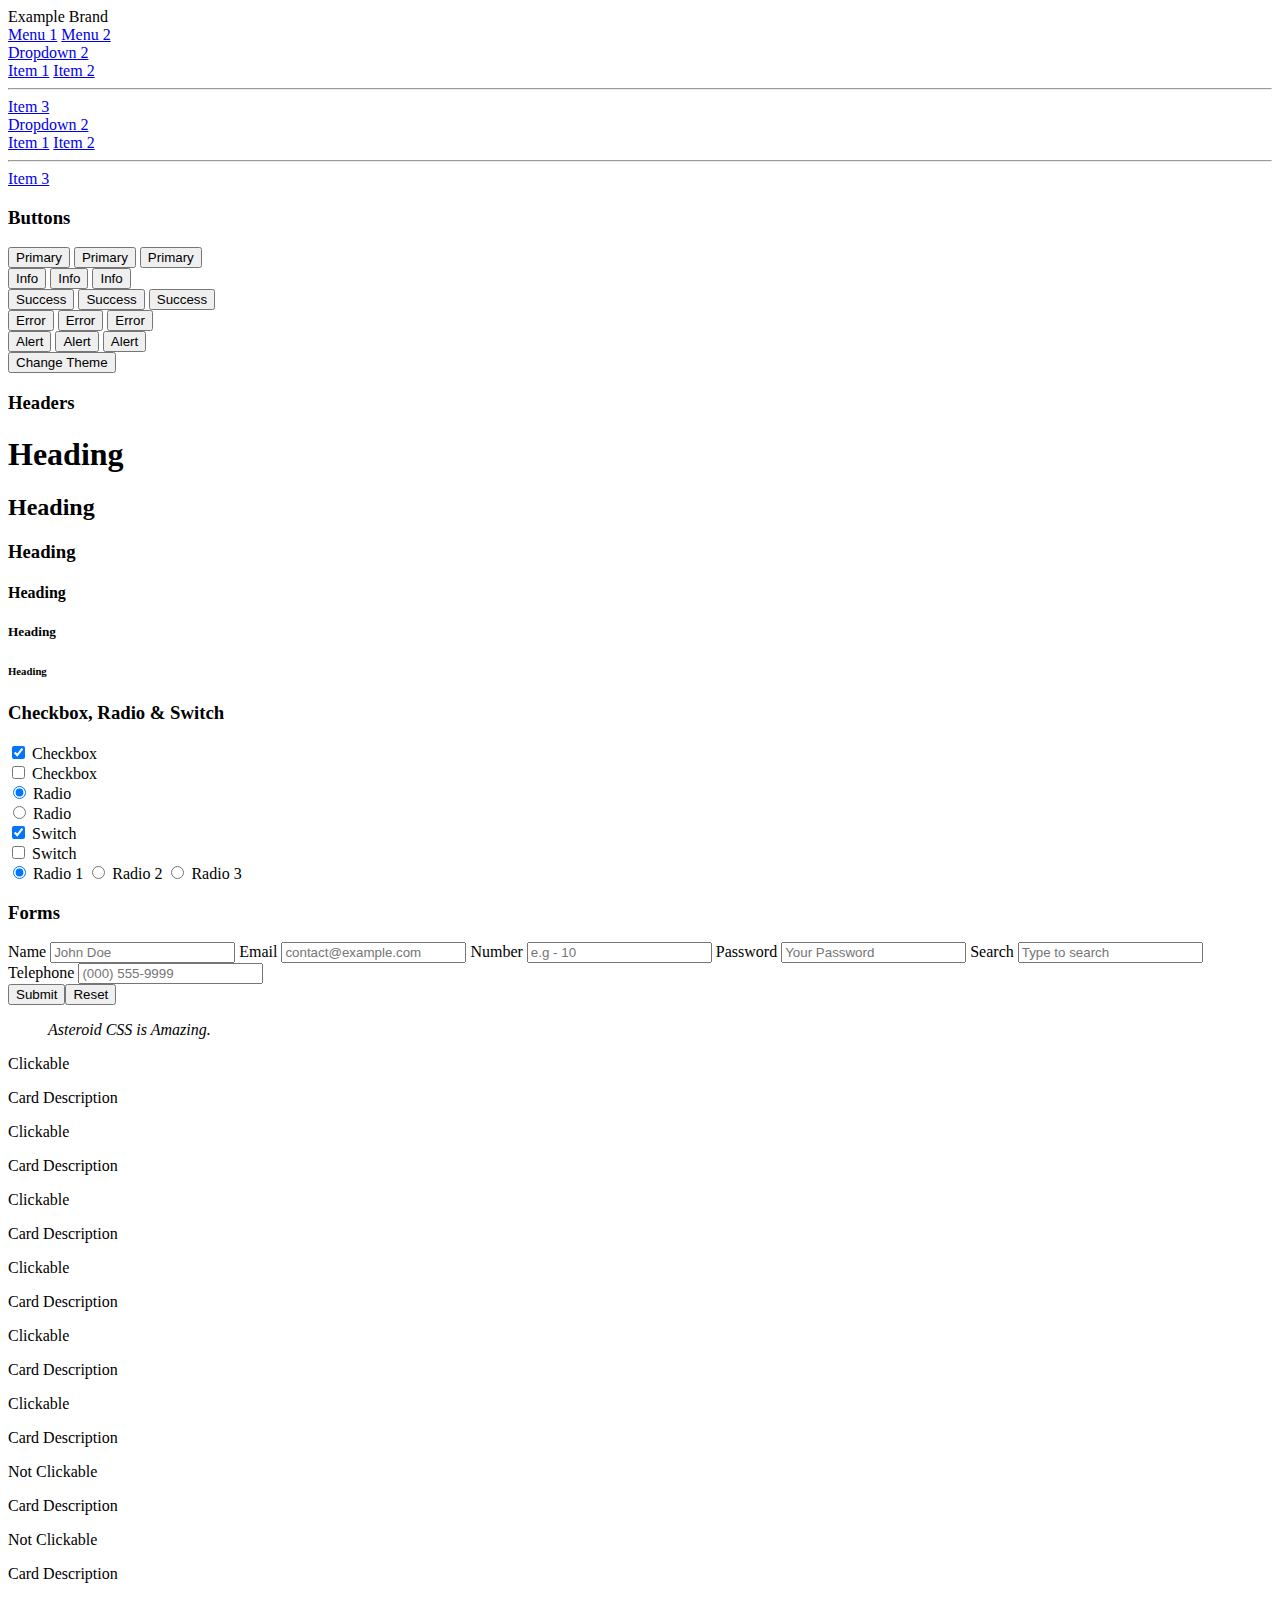
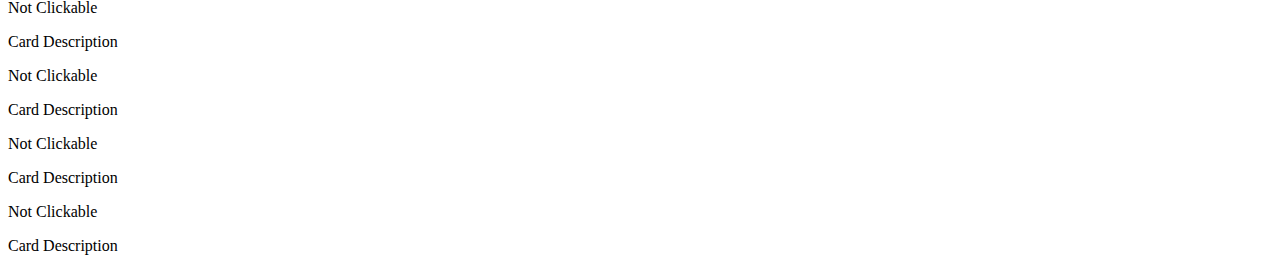
==== commit 2760c59c: "Rename docs/index.html to index.html" ====
--- a/index.html
+++ b/index.html
@@ -1,7 +1,7 @@
 <!DOCTYPE html>
 <html>
   <head>
-    <link rel="stylesheet" href="src/Asteroid.css">
+    <link rel="stylesheet" type="text/css" href="/Asteroid/src/Asteroid.css">
   </head>
   <body>
     <nav class="navbar full-min">
